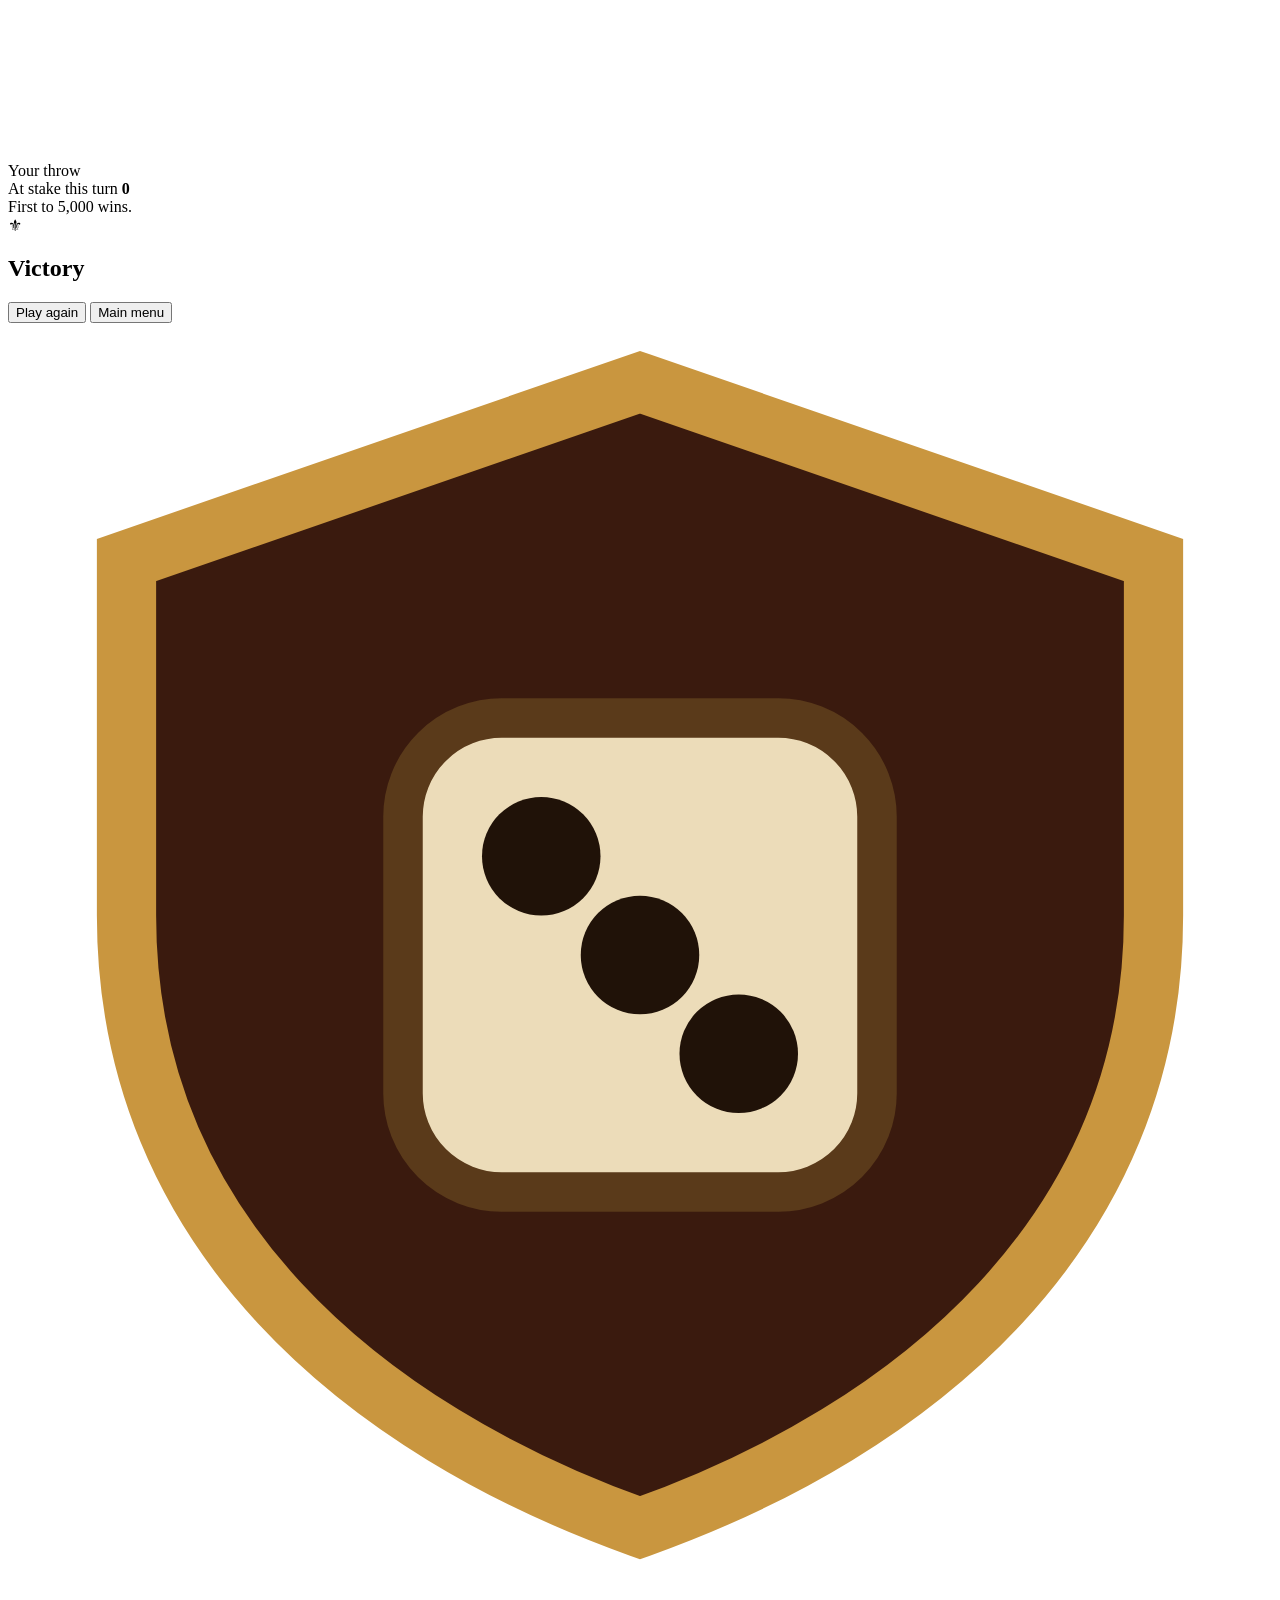
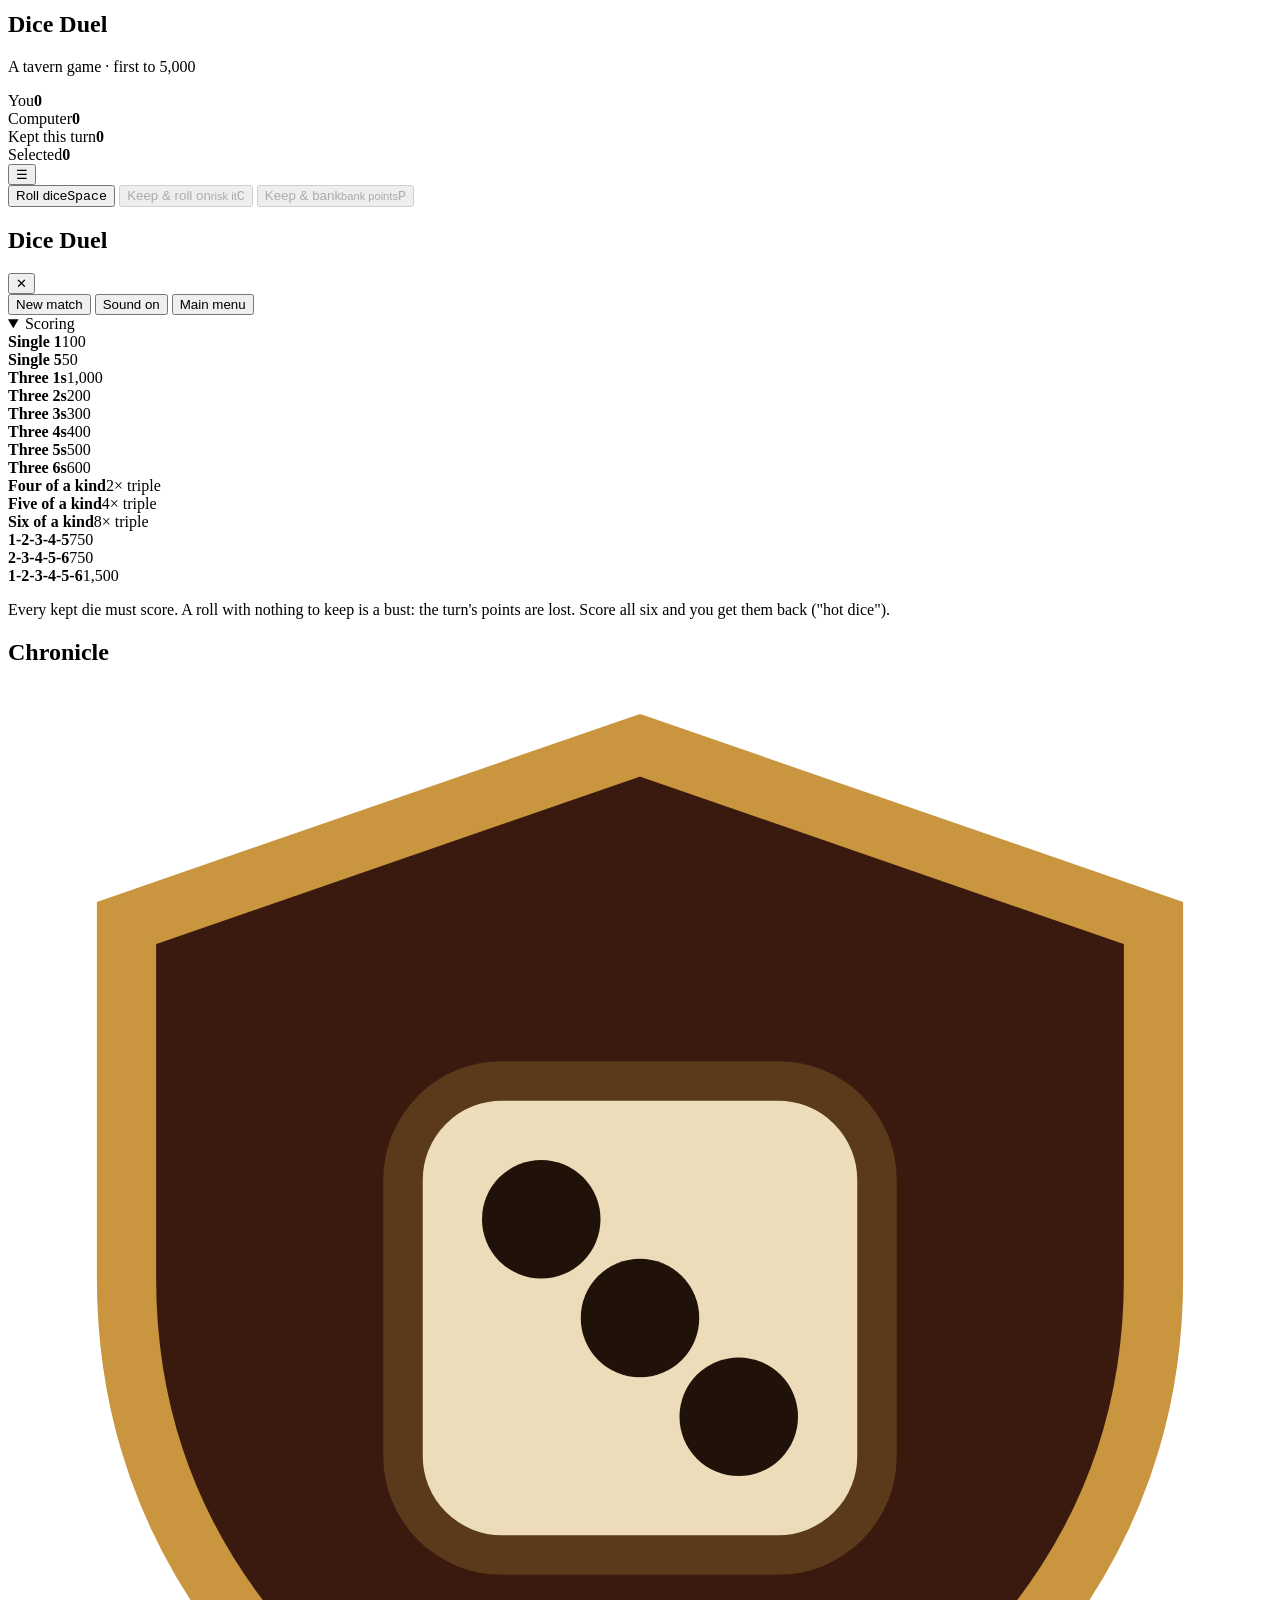
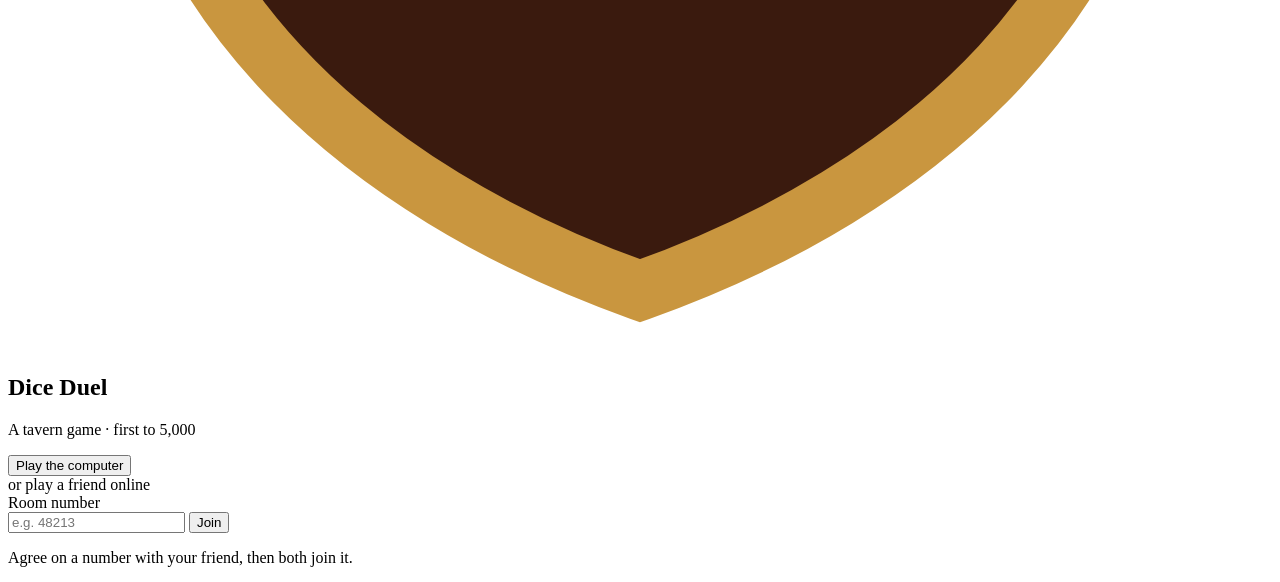
==== src/template.html @ 50938cbd "Add game sources" ====
<!doctype html>
<html lang="en">
<head>
  <meta charset="utf-8" />
  <meta name="viewport" content="width=device-width, initial-scale=1, viewport-fit=cover" />
  <meta name="theme-color" content="#1a0e06" />
  <meta name="apple-mobile-web-app-capable" content="yes" />
  <meta name="mobile-web-app-capable" content="yes" />
  <meta name="apple-mobile-web-app-status-bar-style" content="black-translucent" />
  <title>Dice Duel — a tavern game</title>
  <link rel="icon" href="data:image/svg+xml,%3Csvg xmlns='http://www.w3.org/2000/svg' viewBox='0 0 64 64'%3E%3Crect x='6' y='6' width='52' height='52' rx='12' fill='%23ecdcb9' stroke='%235a3a1a' stroke-width='3'/%3E%3Ccircle cx='20' cy='20' r='6' fill='%23201208'/%3E%3Ccircle cx='32' cy='32' r='6' fill='%23201208'/%3E%3Ccircle cx='44' cy='44' r='6' fill='%23201208'/%3E%3C/svg%3E" />
  <style>
/*__STYLES__*/
  </style>
</head>
<body>
  <main class="app">
    <section class="table-wrap" id="tableWrap">
      <canvas id="gameCanvas" aria-label="3D dice table"></canvas>
      <div class="vignette" aria-hidden="true"></div>
      <div class="popup-layer" id="popupLayer" aria-hidden="true"></div>

      <div class="turn-ribbon player" id="turnRibbon" aria-live="polite">Your throw</div>

      <div class="turn-pouch empty" id="turnPouch" aria-live="polite">
        <span class="turn-pouch-label" id="turnPouchLabel">At stake this turn</span>
        <strong id="turnScore">0</strong>
      </div>
      <div class="banner" id="banner">First to 5,000 wins.</div>

      <div class="stamp" id="stamp" aria-live="assertive"></div>

      <div class="end-modal" id="endModal" role="dialog" aria-modal="true" aria-labelledby="endTitle">
        <div class="end-card">
          <div class="end-crest" aria-hidden="true">⚜</div>
          <h2 id="endTitle">Victory</h2>
          <p id="endText"></p>
          <div class="end-actions">
            <button id="endAgainBtn" class="btn primary">Play again</button>
            <button id="endMenuBtn" class="btn ghost">Main menu</button>
          </div>
        </div>
      </div>
    </section>

    <aside class="panel">
      <header class="panel-head">
        <div class="crest" aria-hidden="true">
          <svg viewBox="0 0 64 64"><path d="M32 3 L58 12 V30 C58 46 46 56 32 61 C18 56 6 46 6 30 V12 Z" fill="#3a1a0e" stroke="#c9963f" stroke-width="3"/><rect x="20" y="20" width="24" height="24" rx="5" fill="#ecdcb9" stroke="#5a3a1a" stroke-width="2"/><circle cx="27" cy="27" r="3" fill="#201208"/><circle cx="32" cy="32" r="3" fill="#201208"/><circle cx="37" cy="37" r="3" fill="#201208"/></svg>
        </div>
        <div>
          <h1>Dice Duel</h1>
          <p class="sub">A tavern game · first to 5,000</p>
        </div>
      </header>

      <section class="scores" id="scores">
        <div class="score-row player" id="playerRow">
          <div class="score-top"><span class="who">You</span><strong class="js-my-total">0</strong></div>
          <div class="bar"><span class="js-my-bar"></span></div>
        </div>
        <div class="score-row ai" id="aiRow">
          <div class="score-top"><span class="who js-opp-name">Computer</span><strong class="js-opp-total">0</strong></div>
          <div class="bar"><span class="js-opp-bar"></span></div>
        </div>
        <div class="mini-stats">
          <div><span>Kept this turn</span><b id="bankedThisTurn">0</b></div>
          <div><span>Selected</span><b id="selectedScore">0</b></div>
        </div>
        <span class="net-badge" id="netBadge" hidden>● Online</span>
        <button class="sheet-btn" id="sheetBtn" aria-label="Menu, rules and log">☰</button>
      </section>

      <section class="controls" id="controls">
        <button id="rollBtn" class="btn primary"><span>Roll dice</span><kbd>Space</kbd></button>
        <button id="continueBtn" class="btn" disabled><span>Keep &amp; roll on</span><small class="btn-sub">risk it</small><kbd>C</kbd></button>
        <button id="passBtn" class="btn gold" disabled><span>Keep &amp; bank</span><small class="btn-sub">bank points</small><kbd>P</kbd></button>
      </section>

      <div class="sheet-scrim" id="sheetScrim"></div>
      <section class="extras" id="extras">
        <div class="sheet-head">
          <h2>Dice Duel</h2>
          <button class="sheet-close" id="sheetCloseBtn" aria-label="Close">✕</button>
        </div>
        <div class="btn-row small">
          <button id="newGameBtn" class="btn ghost">New match</button>
          <button id="soundBtn" class="btn ghost" aria-pressed="true">Sound on</button>
          <button id="menuBtn" class="btn ghost">Main menu</button>
        </div>

        <details class="scoring-key" id="scoringKey" open>
          <summary>Scoring</summary>
          <div class="key-grid">
            <div><b>Single 1</b><span>100</span></div>
            <div><b>Single 5</b><span>50</span></div>
            <div><b>Three 1s</b><span>1,000</span></div>
            <div><b>Three 2s</b><span>200</span></div>
            <div><b>Three 3s</b><span>300</span></div>
            <div><b>Three 4s</b><span>400</span></div>
            <div><b>Three 5s</b><span>500</span></div>
            <div><b>Three 6s</b><span>600</span></div>
            <div><b>Four of a kind</b><span>2× triple</span></div>
            <div><b>Five of a kind</b><span>4× triple</span></div>
            <div><b>Six of a kind</b><span>8× triple</span></div>
            <div><b>1-2-3-4-5</b><span>750</span></div>
            <div><b>2-3-4-5-6</b><span>750</span></div>
            <div><b>1-2-3-4-5-6</b><span>1,500</span></div>
          </div>
          <p class="key-note">Every kept die must score. A roll with nothing to keep is a bust: the turn's points are lost. Score all six and you get them back ("hot dice").</p>
        </details>

        <section class="log-wrap">
          <h2>Chronicle</h2>
          <ol id="log" class="log"></ol>
        </section>
      </section>
    </aside>
  </main>

  <div class="lobby" id="lobby" role="dialog" aria-modal="true" aria-labelledby="lobbyTitle">
    <div class="lobby-card">
      <div class="crest" aria-hidden="true">
        <svg viewBox="0 0 64 64"><path d="M32 3 L58 12 V30 C58 46 46 56 32 61 C18 56 6 46 6 30 V12 Z" fill="#3a1a0e" stroke="#c9963f" stroke-width="3"/><rect x="20" y="20" width="24" height="24" rx="5" fill="#ecdcb9" stroke="#5a3a1a" stroke-width="2"/><circle cx="27" cy="27" r="3" fill="#201208"/><circle cx="32" cy="32" r="3" fill="#201208"/><circle cx="37" cy="37" r="3" fill="#201208"/></svg>
      </div>
      <h2 id="lobbyTitle">Dice Duel</h2>
      <p class="lobby-sub">A tavern game · first to 5,000</p>

      <button id="playAiBtn" class="btn primary">Play the computer</button>

      <div class="lobby-divider"><span>or play a friend online</span></div>

      <label class="room-label" for="roomInput">Room number</label>
      <div class="room-row">
        <input id="roomInput" type="text" inputmode="numeric" pattern="[0-9]*" autocomplete="off" maxlength="9" placeholder="e.g. 48213" />
        <button id="joinBtn" class="btn gold">Join</button>
      </div>
      <p class="lobby-status" id="lobbyStatus" aria-live="polite">Agree on a number with your friend, then both join it.</p>
      <button id="cancelJoinBtn" class="btn ghost" hidden>Cancel</button>
    </div>
  </div>

  <script>
/*__PEERJS__*/
  </script>
  <script>
/*__SCRIPT__*/
  </script>
</body>
</html>
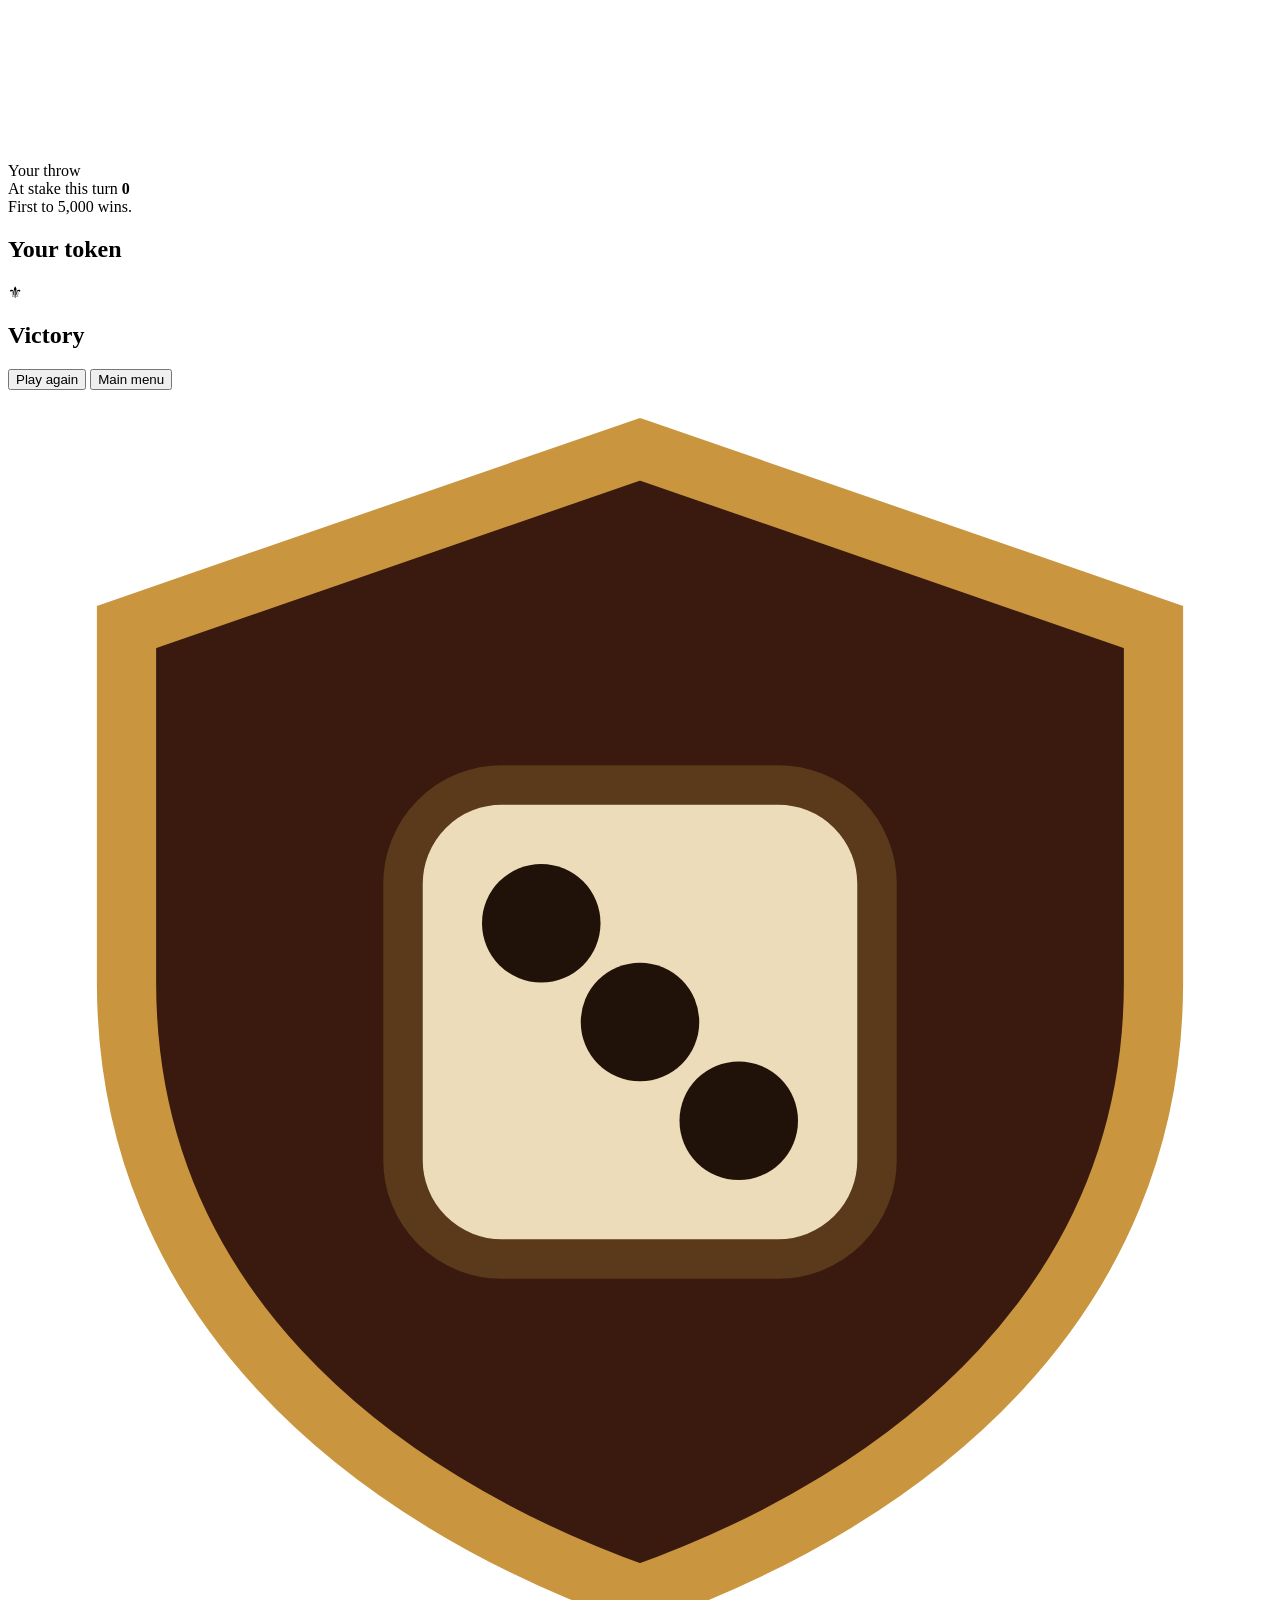
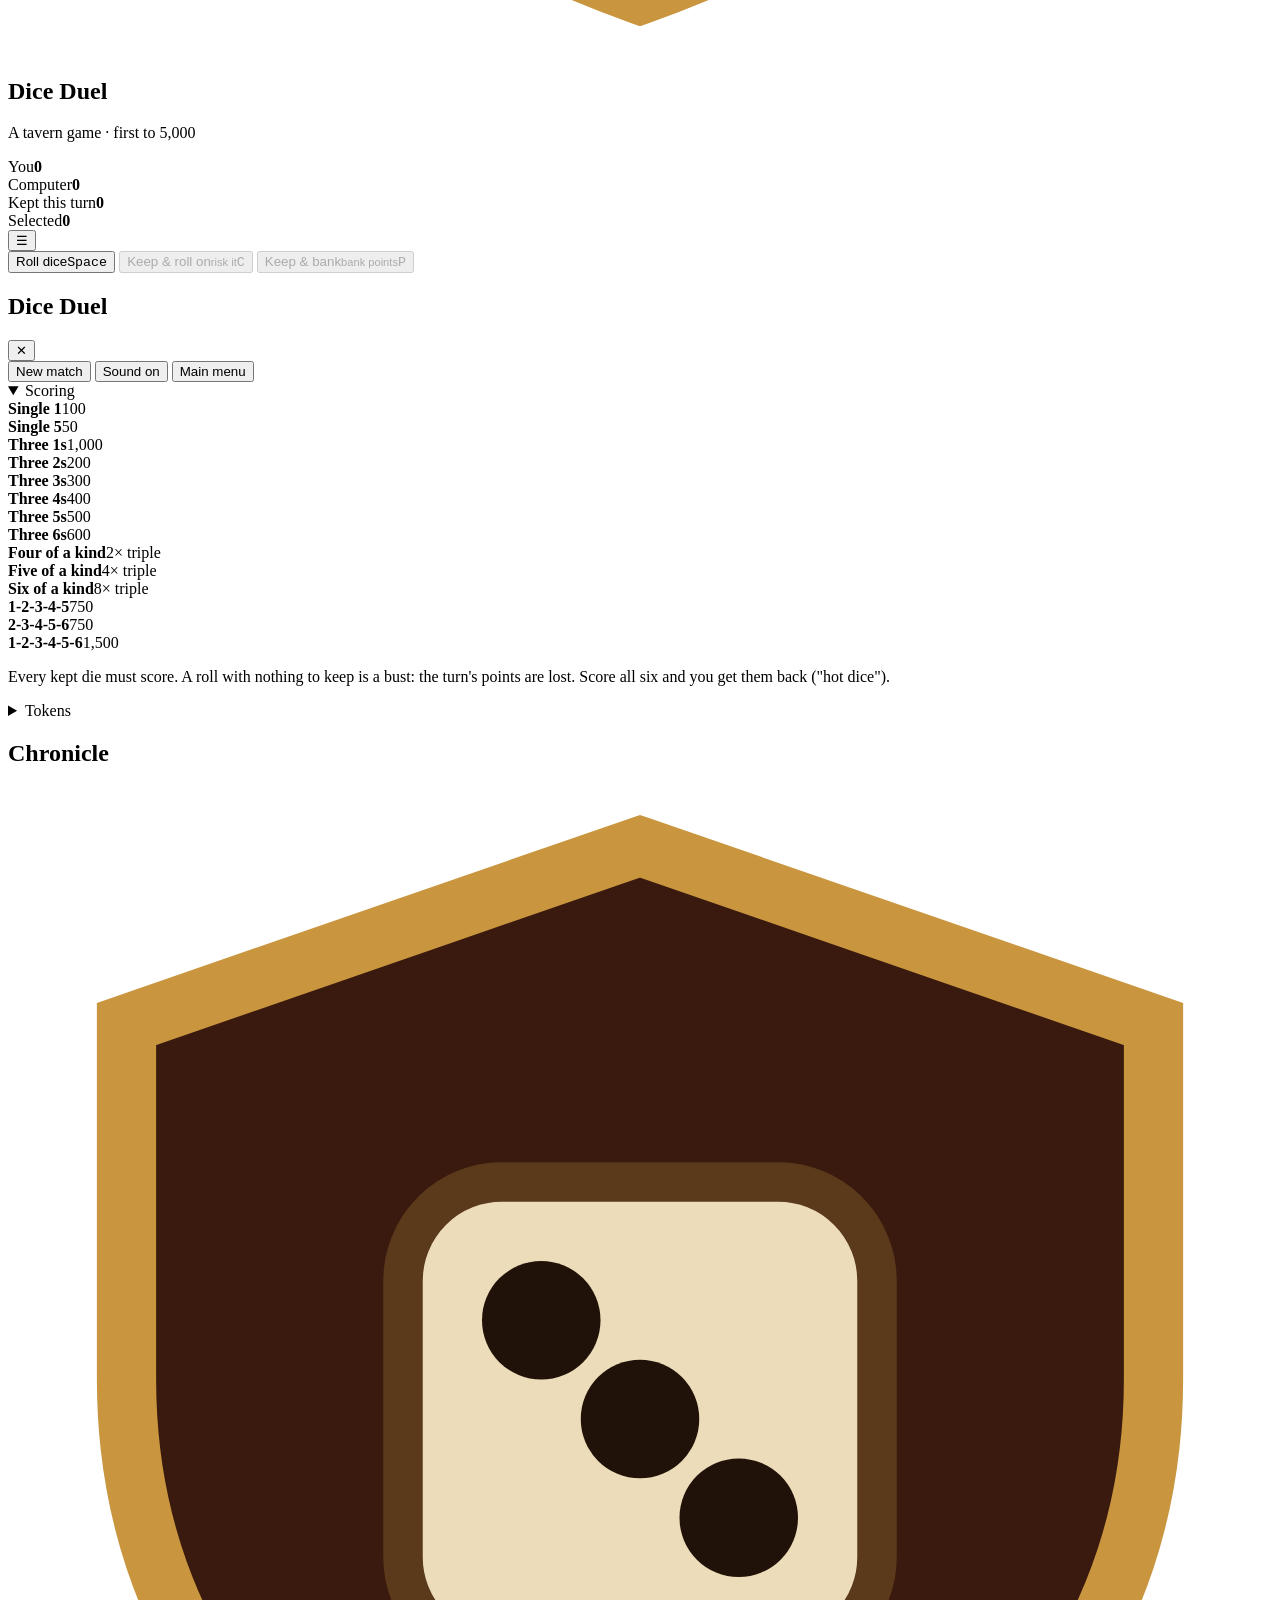
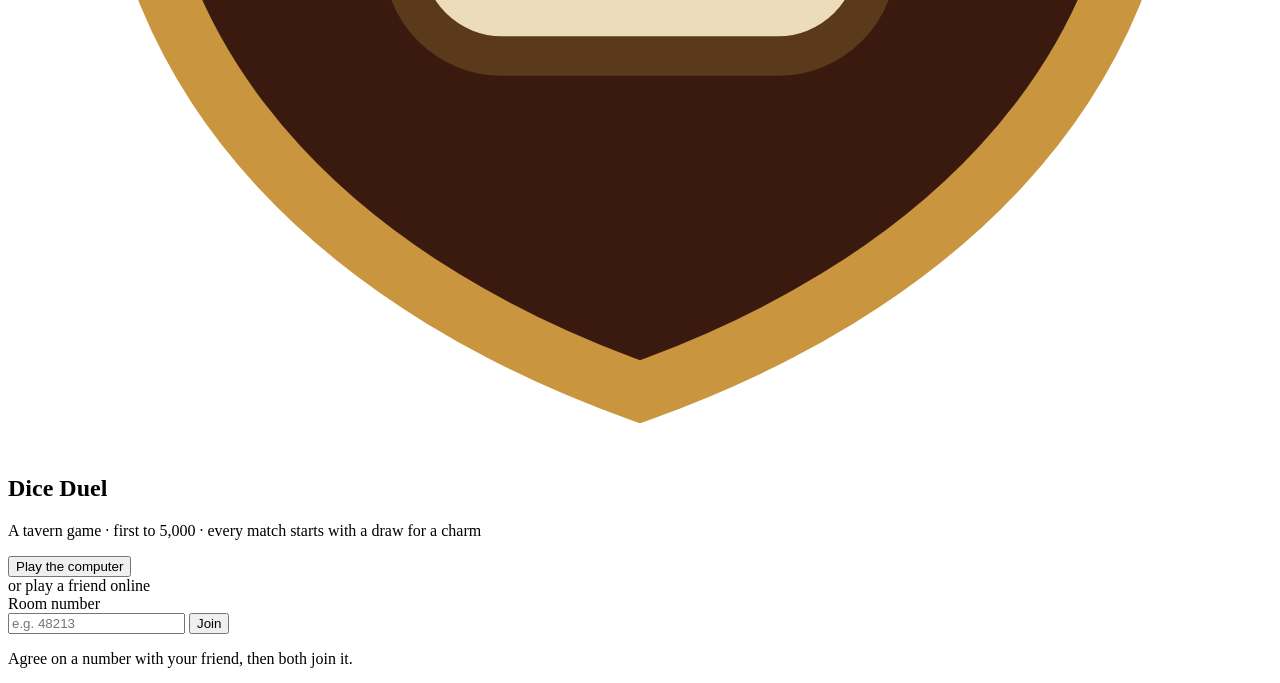
==== commit 227b222f: "Update sources: tokens and statuettes" ====
--- a/src/template.html
+++ b/src/template.html
@@ -27,6 +27,16 @@
         <strong id="turnScore">0</strong>
       </div>
       <div class="banner" id="banner">First to 5,000 wins.</div>
+      <div class="prompt-bar" id="promptBar" role="group" aria-live="polite"></div>
+
+      <div class="pick-modal" id="pickModal" role="dialog" aria-modal="true" aria-labelledby="pickTitle">
+        <div class="pick-card-wrap">
+          <h2 id="pickTitle">Your token</h2>
+          <p id="pickSub"></p>
+          <div class="pick-grid" id="pickGrid"></div>
+          <p class="pick-wait" id="pickWait" hidden></p>
+        </div>
+      </div>
 
       <div class="stamp" id="stamp" aria-live="assertive"></div>
 
@@ -58,10 +68,12 @@
         <div class="score-row player" id="playerRow">
           <div class="score-top"><span class="who">You</span><strong class="js-my-total">0</strong></div>
           <div class="bar"><span class="js-my-bar"></span></div>
+          <button class="token-chip" id="myChip" hidden><img alt="" hidden /><span class="tc-text"></span></button>
         </div>
         <div class="score-row ai" id="aiRow">
           <div class="score-top"><span class="who js-opp-name">Computer</span><strong class="js-opp-total">0</strong></div>
           <div class="bar"><span class="js-opp-bar"></span></div>
+          <div class="token-chip" id="oppChip" hidden><img alt="" hidden /><span class="tc-text"></span></div>
         </div>
         <div class="mini-stats">
           <div><span>Kept this turn</span><b id="bankedThisTurn">0</b></div>
@@ -110,6 +122,11 @@
           <p class="key-note">Every kept die must score. A roll with nothing to keep is a bust: the turn's points are lost. Score all six and you get them back ("hot dice").</p>
         </details>
 
+        <details class="scoring-key token-key" id="tokenKey">
+          <summary>Tokens</summary>
+          <div id="tokenKeyBody"></div>
+        </details>
+
         <section class="log-wrap">
           <h2>Chronicle</h2>
           <ol id="log" class="log"></ol>
@@ -124,7 +141,7 @@
         <svg viewBox="0 0 64 64"><path d="M32 3 L58 12 V30 C58 46 46 56 32 61 C18 56 6 46 6 30 V12 Z" fill="#3a1a0e" stroke="#c9963f" stroke-width="3"/><rect x="20" y="20" width="24" height="24" rx="5" fill="#ecdcb9" stroke="#5a3a1a" stroke-width="2"/><circle cx="27" cy="27" r="3" fill="#201208"/><circle cx="32" cy="32" r="3" fill="#201208"/><circle cx="37" cy="37" r="3" fill="#201208"/></svg>
       </div>
       <h2 id="lobbyTitle">Dice Duel</h2>
-      <p class="lobby-sub">A tavern game · first to 5,000</p>
+      <p class="lobby-sub">A tavern game · first to 5,000 · every match starts with a draw for a charm</p>
 
       <button id="playAiBtn" class="btn primary">Play the computer</button>
 
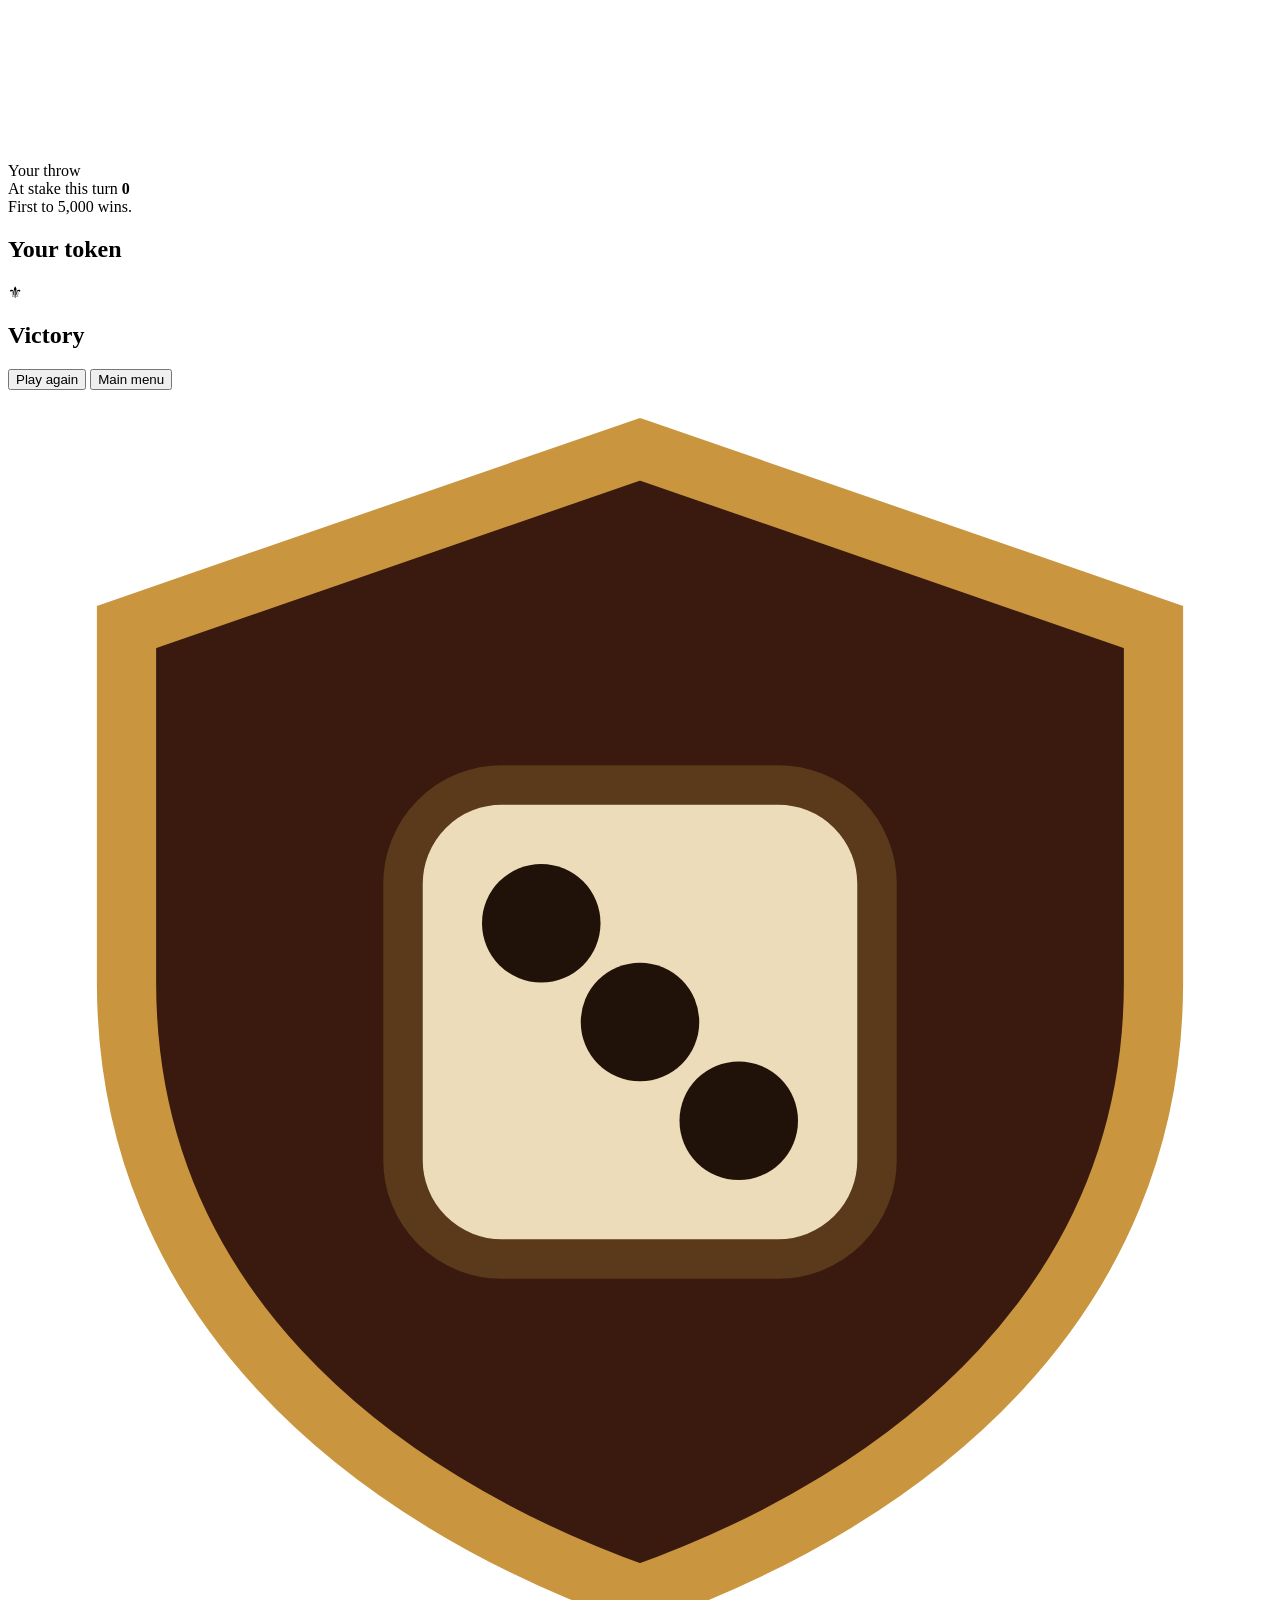
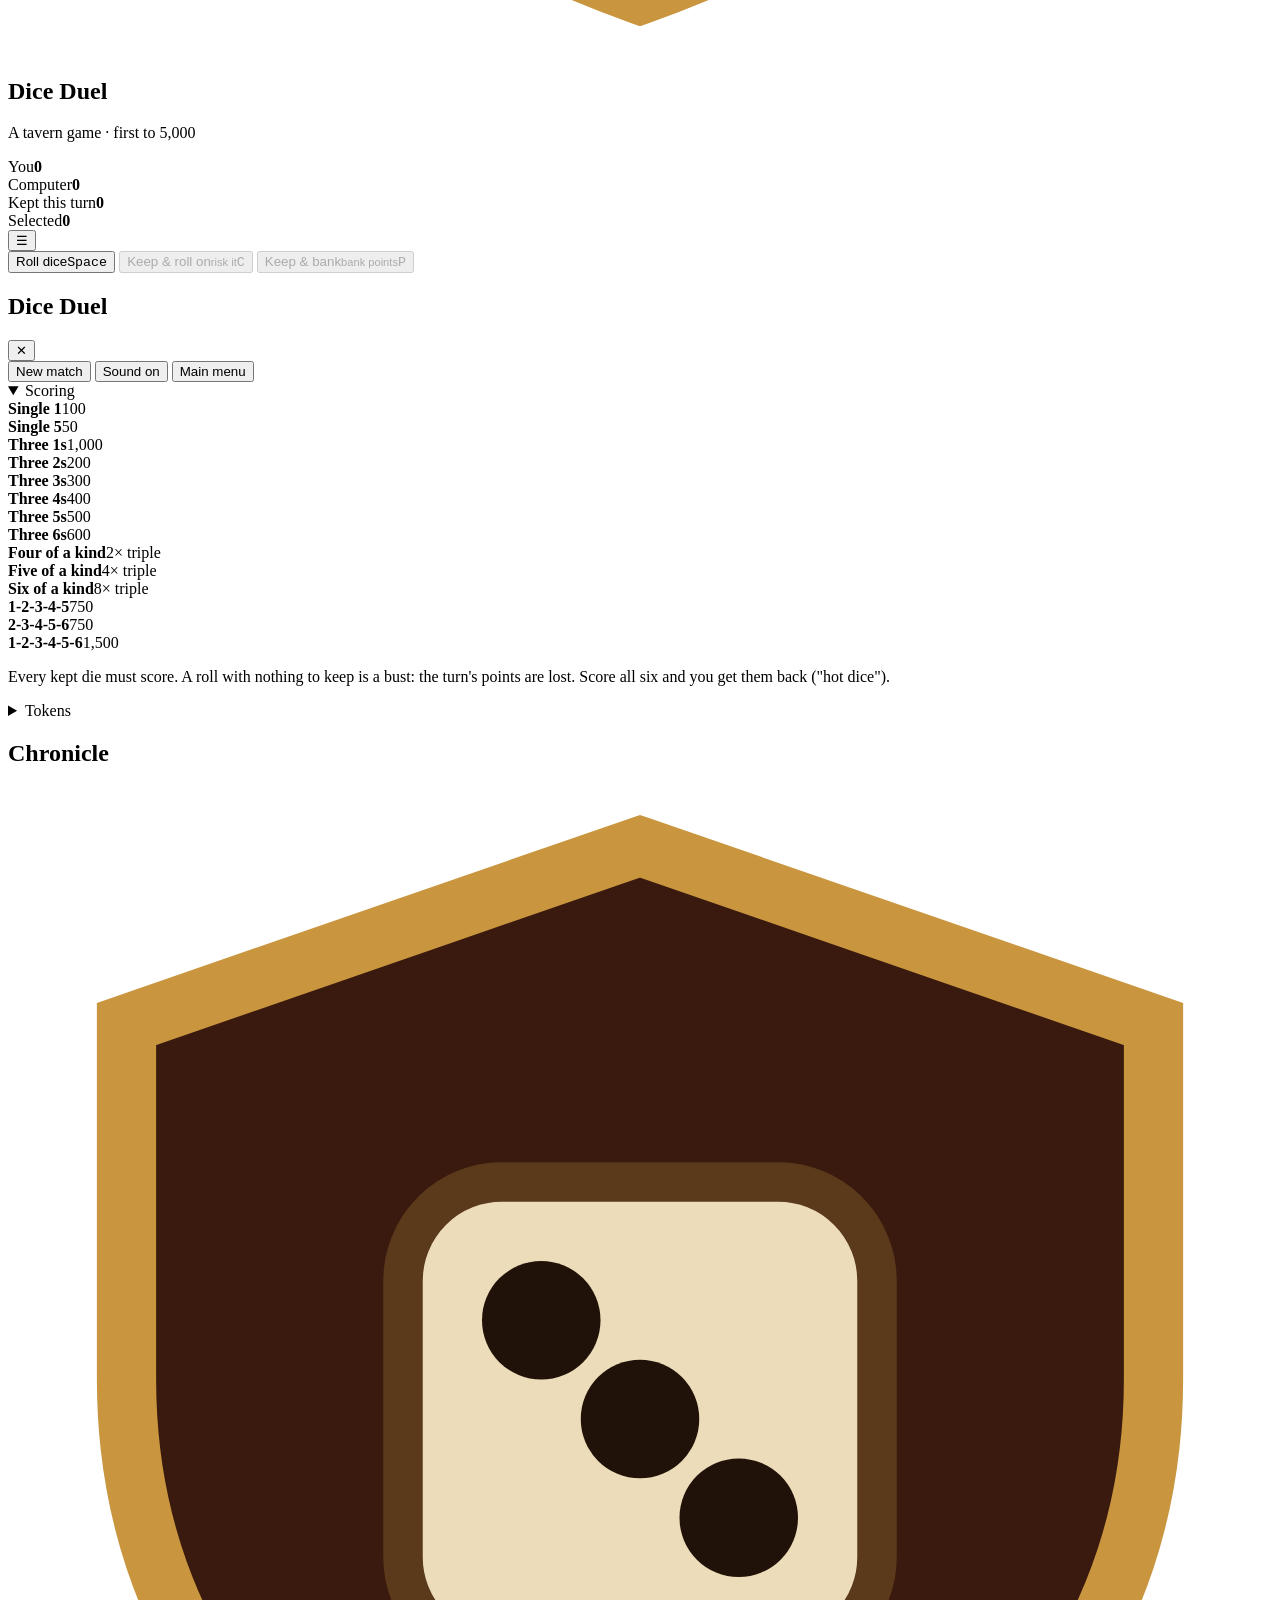
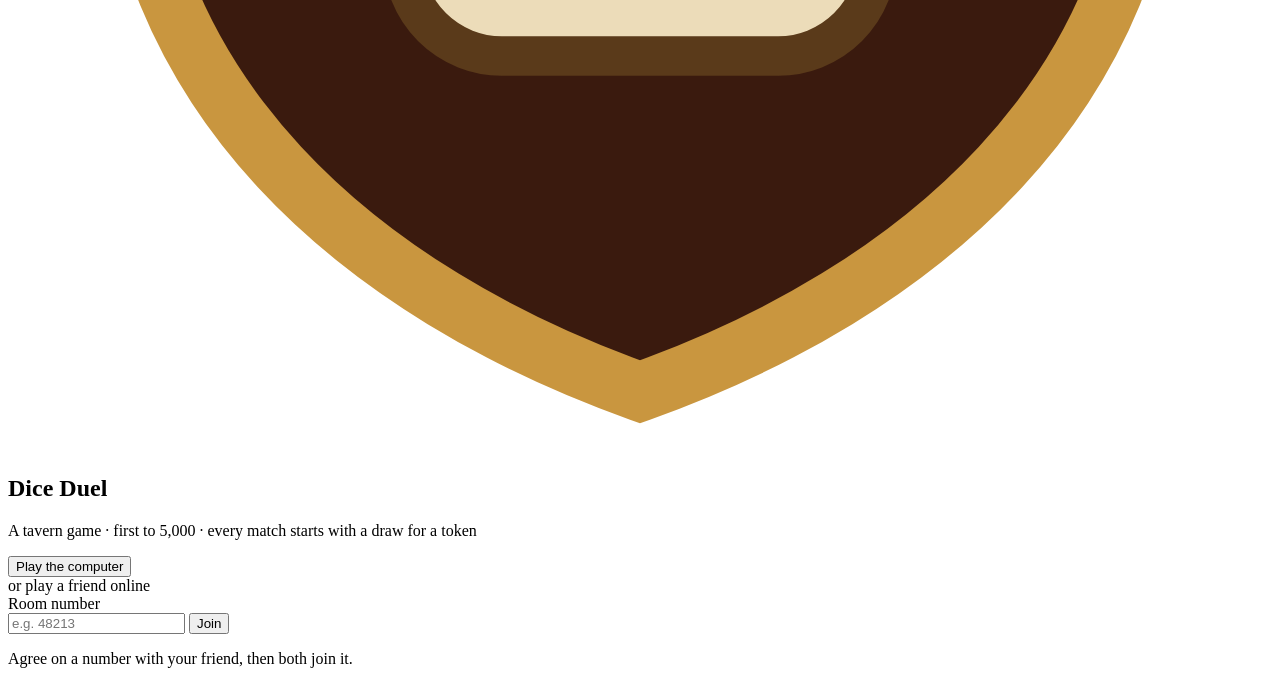
==== commit 361d4314: "Update sources: coins, sound, font" ====
--- a/src/template.html
+++ b/src/template.html
@@ -10,6 +10,7 @@
   <title>Dice Duel — a tavern game</title>
   <link rel="icon" href="data:image/svg+xml,%3Csvg xmlns='http://www.w3.org/2000/svg' viewBox='0 0 64 64'%3E%3Crect x='6' y='6' width='52' height='52' rx='12' fill='%23ecdcb9' stroke='%235a3a1a' stroke-width='3'/%3E%3Ccircle cx='20' cy='20' r='6' fill='%23201208'/%3E%3Ccircle cx='32' cy='32' r='6' fill='%23201208'/%3E%3Ccircle cx='44' cy='44' r='6' fill='%23201208'/%3E%3C/svg%3E" />
   <style>
+/*__FONTS__*/
 /*__STYLES__*/
   </style>
 </head>
@@ -141,7 +142,7 @@
         <svg viewBox="0 0 64 64"><path d="M32 3 L58 12 V30 C58 46 46 56 32 61 C18 56 6 46 6 30 V12 Z" fill="#3a1a0e" stroke="#c9963f" stroke-width="3"/><rect x="20" y="20" width="24" height="24" rx="5" fill="#ecdcb9" stroke="#5a3a1a" stroke-width="2"/><circle cx="27" cy="27" r="3" fill="#201208"/><circle cx="32" cy="32" r="3" fill="#201208"/><circle cx="37" cy="37" r="3" fill="#201208"/></svg>
       </div>
       <h2 id="lobbyTitle">Dice Duel</h2>
-      <p class="lobby-sub">A tavern game · first to 5,000 · every match starts with a draw for a charm</p>
+      <p class="lobby-sub">A tavern game · first to 5,000 · every match starts with a draw for a token</p>
 
       <button id="playAiBtn" class="btn primary">Play the computer</button>
 
